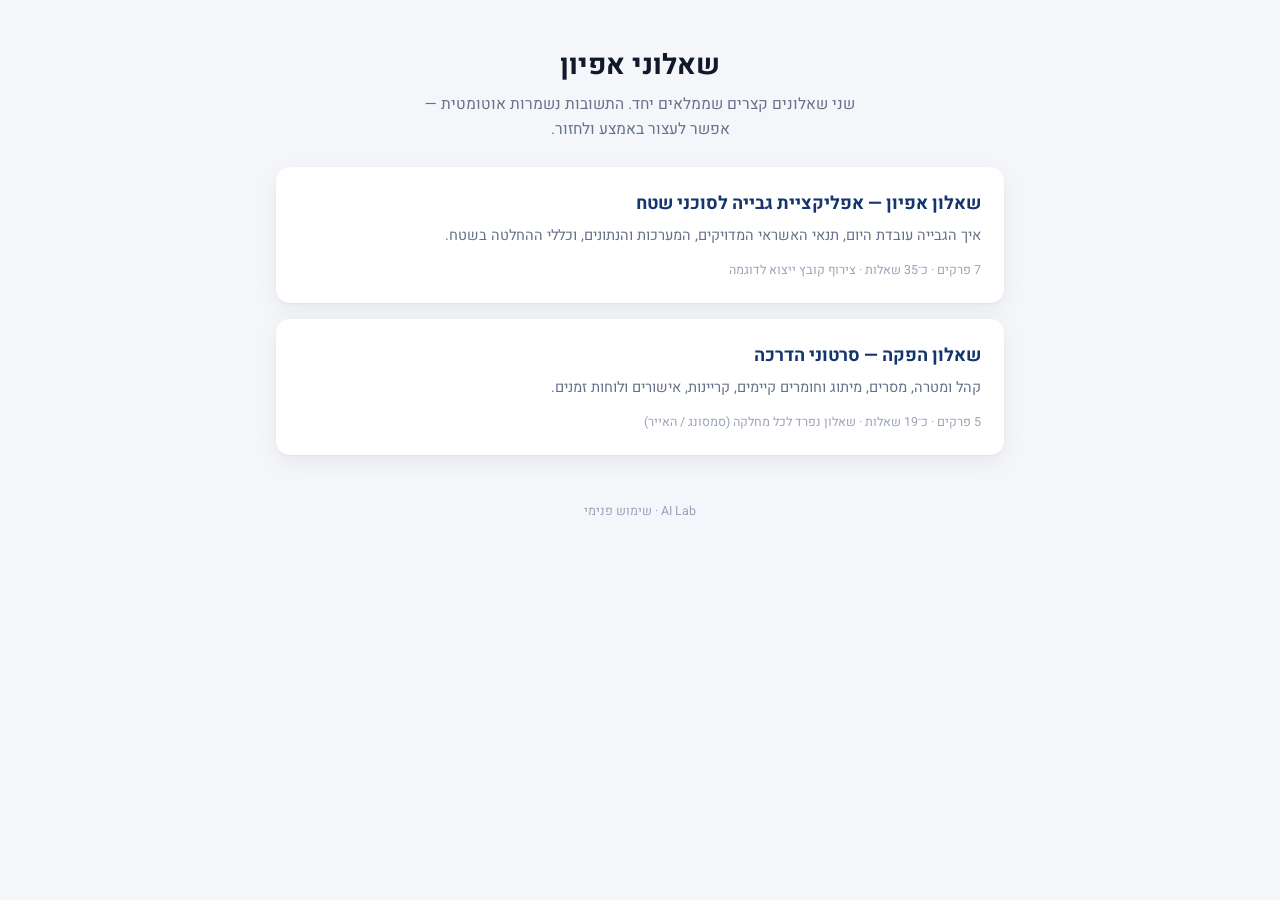
==== index.html @ fad2036a "שאלוני לקוח — שני שאלונים בעברית עם צירוף קבצים - index.html: דף נחיתה עם קישור לכל שאלון - app-spec" ====
<!DOCTYPE html>
<html lang="he" dir="rtl">
<head>
<meta charset="utf-8">
<meta name="viewport" content="width=device-width, initial-scale=1">
<meta name="robots" content="noindex, nofollow">
<title>שאלוני לקוח — AI Lab</title>
<link rel="preconnect" href="https://fonts.googleapis.com">
<link rel="preconnect" href="https://fonts.gstatic.com" crossorigin>
<link href="https://fonts.googleapis.com/css2?family=Heebo:wght@400;500;600;800&display=swap" rel="stylesheet">
<link rel="stylesheet" href="shared.css">
</head>
<body>

<div class="wrap">
  <div class="hero">
    <h1>שאלוני אפיון</h1>
    <p>שני שאלונים קצרים שממלאים יחד. התשובות נשמרות אוטומטית — אפשר לעצור באמצע ולחזור.</p>
  </div>

  <a class="card-link" href="app-spec.html">
    <h3>שאלון אפיון — אפליקציית גבייה לסוכני שטח</h3>
    <p>איך הגבייה עובדת היום, תנאי האשראי המדויקים, המערכות והנתונים, וכללי ההחלטה בשטח.</p>
    <p class="meta">7 פרקים · כ־35 שאלות · צירוף קובץ ייצוא לדוגמה</p>
  </a>

  <a class="card-link" href="videos.html">
    <h3>שאלון הפקה — סרטוני הדרכה</h3>
    <p>קהל ומטרה, מסרים, מיתוג וחומרים קיימים, קריינות, אישורים ולוחות זמנים.</p>
    <p class="meta">5 פרקים · כ־19 שאלות · שאלון נפרד לכל מחלקה (סמסונג / האייר)</p>
  </a>

  <p class="footer">AI Lab · שימוש פנימי</p>
</div>

</body>
</html>
---- shared.css ----
/* ---------------------------------------------------------------------------
   Client onboarding questionnaires — shared styles.
   Hebrew / RTL, mobile-first. These forms are filled side by side with a
   client's contact person on a phone or a laptop, so touch targets are large
   and nothing depends on hover.
   --------------------------------------------------------------------------- */

:root {
  --brand: #14356e;
  --brand-700: #1b4691;
  --brand-50: #eef3fb;
  --brand-100: #dbe6f7;
  --ink-900: #10182a;
  --ink-700: #35405a;
  --ink-500: #667089;
  --ink-300: #9aa3b8;
  --ink-100: #e3e7ef;
  --ink-50: #f4f6fa;
  --ok: #0e7c5a;
  --ok-bg: #e8f6f0;
  --danger: #c0392f;
  --danger-bg: #fdecea;
  --warn: #9a6b00;
  --warn-bg: #fdf5e2;
  --radius: 14px;
  --shadow: 0 1px 2px rgba(16, 24, 42, 0.05), 0 8px 24px rgba(16, 24, 42, 0.06);
  --shadow-lift: 0 6px 20px rgba(20, 53, 110, 0.18);
}

* { box-sizing: border-box; }

html { -webkit-text-size-adjust: 100%; scroll-behavior: smooth; }

body {
  margin: 0;
  font-family: "Heebo", "Rubik", -apple-system, "Segoe UI", Arial, sans-serif;
  background: var(--ink-50);
  color: var(--ink-900);
  line-height: 1.6;
  -webkit-font-smoothing: antialiased;
}

.num { font-variant-numeric: tabular-nums; }

/* Numbers and Latin runs inside Hebrew text keep their own direction. */
.ltr { direction: ltr; unicode-bidi: isolate; display: inline-block; }

/* --------------------------------------------------------------- app shell */

.wrap { max-width: 760px; margin: 0 auto; padding: 0 16px 120px; }

.topbar {
  position: sticky;
  top: 0;
  z-index: 40;
  background: rgba(255, 255, 255, 0.94);
  backdrop-filter: blur(10px);
  border-bottom: 1px solid var(--ink-100);
}

.topbar-inner {
  max-width: 760px;
  margin: 0 auto;
  padding: 12px 16px;
  display: flex;
  align-items: center;
  gap: 12px;
}

.brand-mark {
  width: 38px; height: 38px; flex: 0 0 38px;
  border-radius: 10px;
  background: var(--brand);
  color: #fff;
  display: grid; place-items: center;
  font-weight: 800; font-size: 15px;
}

.topbar h1 { font-size: 16px; margin: 0; font-weight: 800; line-height: 1.25; }
.topbar p { margin: 2px 0 0; font-size: 12.5px; color: var(--ink-500); }

/* Progress bar sits directly under the sticky bar. */
.progress-track { height: 4px; background: var(--ink-100); }
.progress-fill {
  height: 100%; width: 0%;
  background: var(--brand);
  transition: width 0.3s ease;
}

/* ------------------------------------------------------------------- intro */

.intro {
  background: #fff;
  border-radius: var(--radius);
  box-shadow: var(--shadow);
  padding: 22px;
  margin-top: 20px;
}

.intro h2 { margin: 0 0 8px; font-size: 21px; line-height: 1.3; }
.intro p { margin: 0 0 10px; color: var(--ink-700); font-size: 15px; }
.intro p:last-child { margin-bottom: 0; }

.notice {
  border-radius: 12px;
  padding: 12px 14px;
  font-size: 14px;
  line-height: 1.55;
  margin-top: 14px;
}
.notice-info { background: var(--brand-50); color: var(--brand); }
.notice-warn { background: var(--warn-bg); color: var(--warn); }

/* ---------------------------------------------------------------- sections */

.section {
  background: #fff;
  border-radius: var(--radius);
  box-shadow: var(--shadow);
  margin-top: 18px;
  overflow: hidden;
}

.section-head {
  padding: 16px 20px;
  border-bottom: 1px solid var(--ink-100);
  background: linear-gradient(180deg, #fff, var(--ink-50));
  display: flex;
  align-items: center;
  gap: 12px;
}

.section-num {
  width: 30px; height: 30px; flex: 0 0 30px;
  border-radius: 50%;
  background: var(--brand-50);
  color: var(--brand);
  display: grid; place-items: center;
  font-weight: 800; font-size: 14px;
}

.section-head h3 { margin: 0; font-size: 17px; font-weight: 800; }
.section-head .sub { margin: 1px 0 0; font-size: 12.5px; color: var(--ink-500); font-weight: 400; }

.section-body { padding: 6px 20px 20px; }

/* --------------------------------------------------------------- questions */

.q { padding: 16px 0; border-bottom: 1px solid var(--ink-100); }
.q:last-child { border-bottom: 0; padding-bottom: 4px; }

.q-label {
  display: block;
  font-weight: 600;
  font-size: 15.5px;
  margin-bottom: 4px;
  color: var(--ink-900);
}

.req { color: var(--danger); margin-inline-start: 3px; font-weight: 700; }

.q-help {
  font-size: 13px;
  color: var(--ink-500);
  margin: 0 0 10px;
  line-height: 1.5;
}

input[type="text"],
input[type="date"],
input[type="number"],
textarea,
select {
  width: 100%;
  font: inherit;
  font-size: max(16px, 1rem); /* below 16px iOS zooms the viewport on focus */
  color: var(--ink-900);
  background: #fff;
  border: 1.5px solid var(--ink-100);
  border-radius: 12px;
  padding: 12px 14px;
  outline: none;
  transition: border-color 0.15s, box-shadow 0.15s;
}

input[type="text"]:focus,
input[type="date"]:focus,
input[type="number"]:focus,
textarea:focus,
select:focus {
  border-color: var(--brand-700);
  box-shadow: 0 0 0 4px var(--brand-100);
}

textarea { min-height: 108px; resize: vertical; line-height: 1.6; }

input.invalid, textarea.invalid, .options.invalid {
  border-color: var(--danger);
  box-shadow: 0 0 0 4px var(--danger-bg);
}

.err {
  display: none;
  color: var(--danger);
  font-size: 13px;
  margin-top: 6px;
  font-weight: 600;
}
.err.show { display: block; }

/* ------------------------------------------------------- radios / checkbox */

.options { display: grid; gap: 8px; border-radius: 12px; }
.options.cols-2 { grid-template-columns: 1fr; }
@media (min-width: 560px) { .options.cols-2 { grid-template-columns: 1fr 1fr; } }

.opt {
  display: flex;
  align-items: center;
  gap: 10px;
  padding: 12px 14px;
  border: 1.5px solid var(--ink-100);
  border-radius: 12px;
  cursor: pointer;
  background: #fff;
  transition: border-color 0.15s, background 0.15s;
  font-size: 15px;
  -webkit-tap-highlight-color: transparent;
}
.opt:hover { background: var(--ink-50); }
.opt input { accent-color: var(--brand); width: 19px; height: 19px; flex: 0 0 19px; margin: 0; }
.opt.checked { border-color: var(--brand-700); background: var(--brand-50); font-weight: 600; }

/* --------------------------------------------------------------- file input */

.file-drop {
  border: 2px dashed var(--brand-100);
  border-radius: 12px;
  background: var(--brand-50);
  padding: 18px;
  text-align: center;
  cursor: pointer;
  transition: background 0.15s, border-color 0.15s;
}
.file-drop:hover { background: var(--brand-100); }
.file-drop strong { color: var(--brand); display: block; font-size: 15px; }
.file-drop span { font-size: 12.5px; color: var(--ink-500); }
.file-drop input { display: none; }

.chips { display: flex; flex-wrap: wrap; gap: 8px; margin-top: 10px; }

.chip {
  display: inline-flex;
  align-items: center;
  gap: 8px;
  background: #fff;
  border: 1.5px solid var(--ink-100);
  border-radius: 999px;
  padding: 7px 8px 7px 12px;
  font-size: 13px;
  max-width: 100%;
}
.chip .name { overflow: hidden; text-overflow: ellipsis; white-space: nowrap; max-width: 190px; }
.chip .size { color: var(--ink-500); font-variant-numeric: tabular-nums; flex: none; }
.chip button {
  border: 0; background: var(--ink-50); color: var(--ink-500);
  width: 22px; height: 22px; border-radius: 50%;
  cursor: pointer; font-size: 15px; line-height: 1;
  display: grid; place-items: center; flex: none;
}
.chip button:hover { background: var(--danger-bg); color: var(--danger); }

.drive-note {
  margin-top: 10px;
  font-size: 13px;
  background: var(--warn-bg);
  color: var(--warn);
  border-radius: 10px;
  padding: 10px 12px;
  line-height: 1.5;
}
.drive-note a { color: inherit; font-weight: 700; }

/* ----------------------------------------------------------------- buttons */

.btn {
  display: inline-flex;
  align-items: center;
  justify-content: center;
  gap: 8px;
  font: inherit;
  font-weight: 700;
  font-size: 16px;
  border: 0;
  border-radius: 12px;
  padding: 0 22px;
  min-height: 54px;
  cursor: pointer;
  text-decoration: none;
  transition: background 0.15s, transform 0.08s;
  -webkit-tap-highlight-color: transparent;
}
.btn:active { transform: scale(0.99); }
.btn-primary { background: var(--brand); color: #fff; box-shadow: var(--shadow-lift); }
.btn-primary:hover { background: var(--brand-700); }
.btn-primary:disabled { opacity: 0.55; cursor: default; box-shadow: none; }
.btn-secondary { background: #fff; color: var(--ink-700); border: 1.5px solid var(--ink-100); }
.btn-secondary:hover { background: var(--ink-50); }
.btn-block { width: 100%; }

.submit-bar {
  position: sticky;
  bottom: 0;
  background: rgba(255, 255, 255, 0.96);
  backdrop-filter: blur(10px);
  border-top: 1px solid var(--ink-100);
  padding: 12px 16px calc(12px + env(safe-area-inset-bottom));
  margin: 22px -16px 0;
}
.submit-bar .hint {
  text-align: center;
  font-size: 12.5px;
  color: var(--ink-500);
  margin: 8px 0 0;
}

/* ------------------------------------------------------------------ states */

.screen { display: none; }
.screen.active { display: block; }

.result-card {
  background: #fff;
  border-radius: var(--radius);
  box-shadow: var(--shadow);
  padding: 40px 24px;
  text-align: center;
  margin-top: 40px;
}
.result-icon {
  width: 66px; height: 66px; margin: 0 auto 18px;
  border-radius: 50%;
  display: grid; place-items: center;
  font-size: 30px;
}
.result-icon.ok { background: var(--ok-bg); color: var(--ok); }
.result-icon.bad { background: var(--danger-bg); color: var(--danger); }
.result-card h2 { margin: 0 0 8px; font-size: 22px; }
.result-card p { color: var(--ink-700); margin: 0 auto 6px; max-width: 440px; }

.spinner {
  width: 19px; height: 19px;
  border: 2.5px solid rgba(255, 255, 255, 0.35);
  border-top-color: #fff;
  border-radius: 50%;
  animation: spin 0.7s linear infinite;
}
@keyframes spin { to { transform: rotate(360deg); } }

/* Draft-restored toast */
.toast {
  position: fixed;
  bottom: 92px;
  inset-inline: 0;
  margin: 0 auto;
  width: max-content;
  max-width: calc(100% - 32px);
  background: var(--ink-900);
  color: #fff;
  padding: 12px 18px;
  border-radius: 12px;
  font-size: 14px;
  font-weight: 600;
  box-shadow: var(--shadow-lift);
  z-index: 60;
  animation: rise 0.3s ease both;
}
.toast.warn { background: var(--warn); }
@keyframes rise { from { opacity: 0; transform: translateY(10px); } }

/* ----------------------------------------------------------------- landing */

.hero { text-align: center; padding: 48px 0 8px; }
.hero h1 { font-size: 28px; margin: 0 0 10px; line-height: 1.25; }
.hero p { color: var(--ink-500); margin: 0 auto; max-width: 460px; font-size: 15.5px; }

.card-link {
  display: block;
  background: #fff;
  border-radius: var(--radius);
  box-shadow: var(--shadow);
  padding: 22px;
  margin-top: 16px;
  text-decoration: none;
  color: inherit;
  border: 1.5px solid transparent;
  transition: border-color 0.15s, box-shadow 0.15s, transform 0.08s;
}
.card-link:hover { border-color: var(--brand-100); box-shadow: var(--shadow-lift); }
.card-link:active { transform: scale(0.995); }
.card-link h3 { margin: 0 0 6px; font-size: 18px; color: var(--brand); }
.card-link p { margin: 0; color: var(--ink-500); font-size: 14.5px; }
.card-link .meta { margin-top: 12px; font-size: 12.5px; color: var(--ink-300); }

.footer { text-align: center; color: var(--ink-300); font-size: 12.5px; padding: 34px 0 12px; }

@media (prefers-reduced-motion: reduce) {
  * { animation-duration: 0.01ms !important; transition-duration: 0.01ms !important; }
}
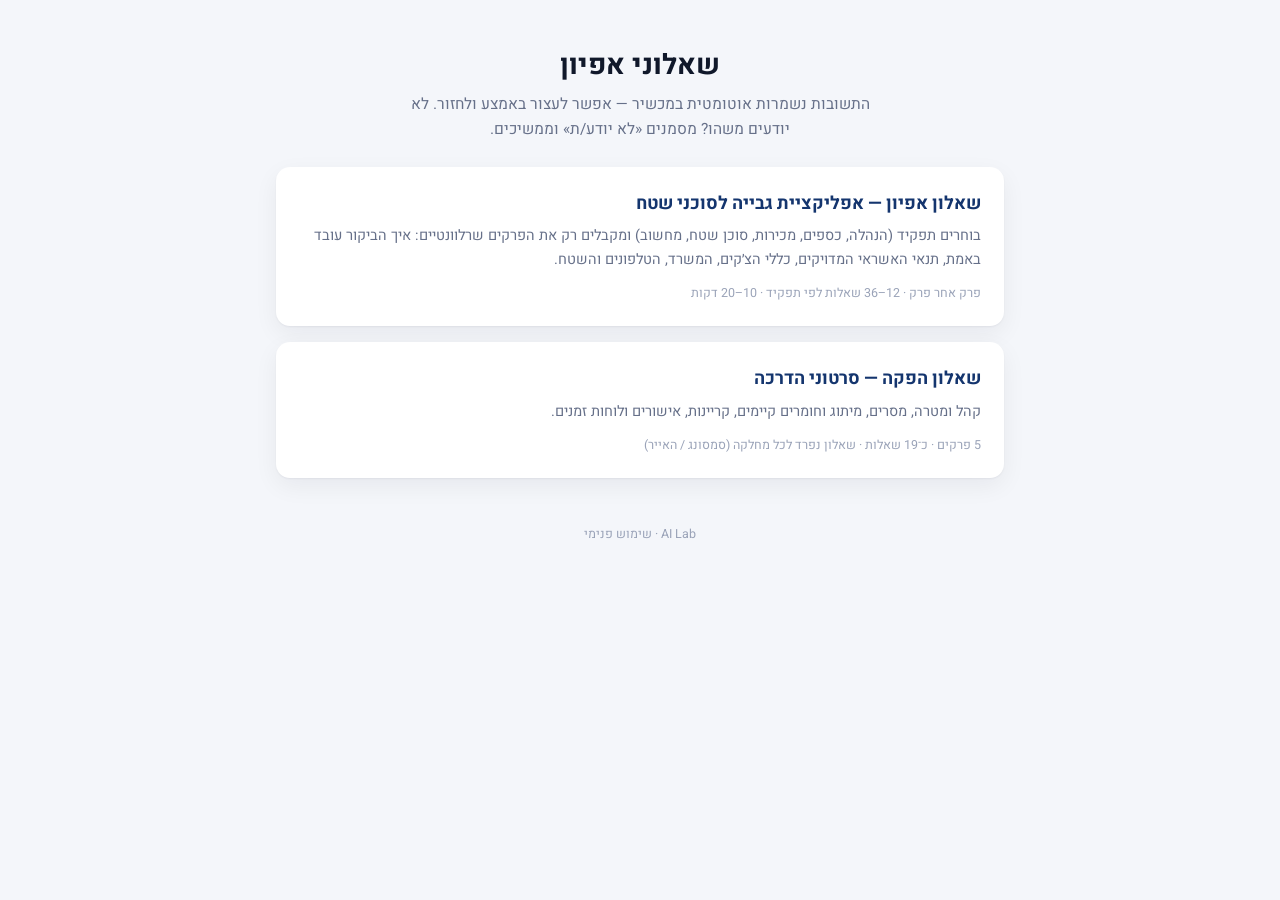
==== commit 066a0d8e: "שאלון אפיון v2: פרקים לפי תפקיד, פרק-פרק, «לא יודע/ת», גיבוי לשליחה בלי שרת - app-spec.form.js: 9 פר" ====
--- a/index.html
+++ b/index.html
@@ -15,13 +15,13 @@
 <div class="wrap">
   <div class="hero">
     <h1>שאלוני אפיון</h1>
-    <p>שני שאלונים קצרים שממלאים יחד. התשובות נשמרות אוטומטית — אפשר לעצור באמצע ולחזור.</p>
+    <p>התשובות נשמרות אוטומטית במכשיר — אפשר לעצור באמצע ולחזור. לא יודעים משהו? מסמנים «לא יודע/ת» וממשיכים.</p>
   </div>
 
   <a class="card-link" href="app-spec.html">
     <h3>שאלון אפיון — אפליקציית גבייה לסוכני שטח</h3>
-    <p>איך הגבייה עובדת היום, תנאי האשראי המדויקים, המערכות והנתונים, וכללי ההחלטה בשטח.</p>
-    <p class="meta">7 פרקים · כ־35 שאלות · צירוף קובץ ייצוא לדוגמה</p>
+    <p>בוחרים תפקיד (הנהלה, כספים, מכירות, סוכן שטח, מחשוב) ומקבלים רק את הפרקים שרלוונטיים: איך הביקור עובד באמת, תנאי האשראי המדויקים, כללי הצ׳קים, המשרד, הטלפונים והשטח.</p>
+    <p class="meta">פרק אחר פרק · 12–36 שאלות לפי תפקיד · 10–20 דקות</p>
   </a>
 
   <a class="card-link" href="videos.html">
--- a/shared.css
+++ b/shared.css
@@ -407,3 +407,114 @@
 @media (prefers-reduced-motion: reduce) {
   * { animation-duration: 0.01ms !important; transition-duration: 0.01ms !important; }
 }
+
+/* ====================================================================
+   Wizard mode (one chapter per screen), "לא יודע/ת" toggle, fallback
+   ==================================================================== */
+
+.step-head {
+  display: flex;
+  align-items: center;
+  justify-content: space-between;
+  gap: 12px;
+  margin-top: 18px;
+  padding: 0 4px;
+}
+.step-label { font-size: 13px; font-weight: 700; color: var(--brand); }
+.step-dots { display: flex; gap: 5px; flex-wrap: wrap; justify-content: flex-end; }
+.step-dots .dot {
+  width: 8px; height: 8px; border-radius: 50%;
+  background: var(--ink-100);
+  transition: background 0.2s, transform 0.2s;
+}
+.step-dots .dot.done { background: var(--brand-100); }
+.step-dots .dot.on { background: var(--brand); transform: scale(1.25); }
+
+.section-intro {
+  margin: 14px 0 2px;
+  padding: 12px 14px;
+  background: var(--brand-50);
+  color: var(--brand);
+  border-radius: 12px;
+  font-size: 14px;
+  line-height: 1.55;
+}
+
+.q-example {
+  font-size: 13px;
+  color: var(--ink-500);
+  margin: -4px 0 10px;
+  font-style: normal;
+}
+.q-example::before { content: "↳ "; color: var(--ink-300); }
+
+/* The "I don't know" toggle: looks like a quiet link, becomes a chip when on. */
+.skip {
+  display: inline-flex;
+  align-items: center;
+  margin-top: 8px;
+  font: inherit;
+  font-size: 13px;
+  color: var(--ink-500);
+  background: none;
+  border: 1.5px solid transparent;
+  border-radius: 999px;
+  padding: 5px 10px;
+  cursor: pointer;
+  text-decoration: underline dotted;
+  text-underline-offset: 3px;
+  -webkit-tap-highlight-color: transparent;
+}
+.skip:hover { color: var(--brand); }
+.skip.on {
+  text-decoration: none;
+  background: var(--warn-bg);
+  color: var(--warn);
+  border-color: #efdca6;
+  font-weight: 700;
+}
+.q-unknown .q-label { color: var(--ink-500); }
+.options.muted .opt { opacity: 0.45; }
+input:disabled, textarea:disabled { background: var(--ink-50); color: var(--ink-300); }
+
+/* Chapter overview shown under the role picker on the first step. */
+.overview {
+  background: #fff;
+  border-radius: var(--radius);
+  box-shadow: var(--shadow);
+  margin-top: 18px;
+  padding: 18px 20px;
+}
+.overview h4 { margin: 0 0 4px; font-size: 15px; }
+.overview p { margin: 0 0 10px; font-size: 13.5px; color: var(--ink-500); }
+.overview ol { margin: 0; padding-inline-start: 22px; }
+.overview li { padding: 6px 0; border-bottom: 1px solid var(--ink-100); font-size: 14.5px; }
+.overview li:last-child { border-bottom: 0; }
+.overview li small { color: var(--ink-500); margin-inline-start: 6px; }
+.overview .empty { color: var(--warn); font-weight: 600; }
+
+/* Sticky bar: "הקודם" next to the primary button in wizard mode. */
+.bar-row { display: flex; gap: 10px; align-items: stretch; }
+.bar-row .btn-primary { flex: 1; }
+#prevBtn { min-width: 96px; padding: 0 16px; }
+#prevBtn[hidden] { display: none; }
+
+/* Fallback / copy screen */
+.summary {
+  width: 100%;
+  min-height: 260px;
+  font: inherit;
+  font-size: 13.5px;
+  line-height: 1.55;
+  color: var(--ink-700);
+  background: var(--ink-50);
+  border: 1.5px solid var(--ink-100);
+  border-radius: 12px;
+  padding: 12px 14px;
+  resize: vertical;
+  text-align: start;
+}
+.btn-row { display: flex; flex-wrap: wrap; gap: 10px; justify-content: center; margin-top: 18px; }
+.btn-row .btn { min-height: 48px; font-size: 15px; }
+.result-card.wide { text-align: start; }
+.result-card.wide h2, .result-card.wide > p.center { text-align: center; }
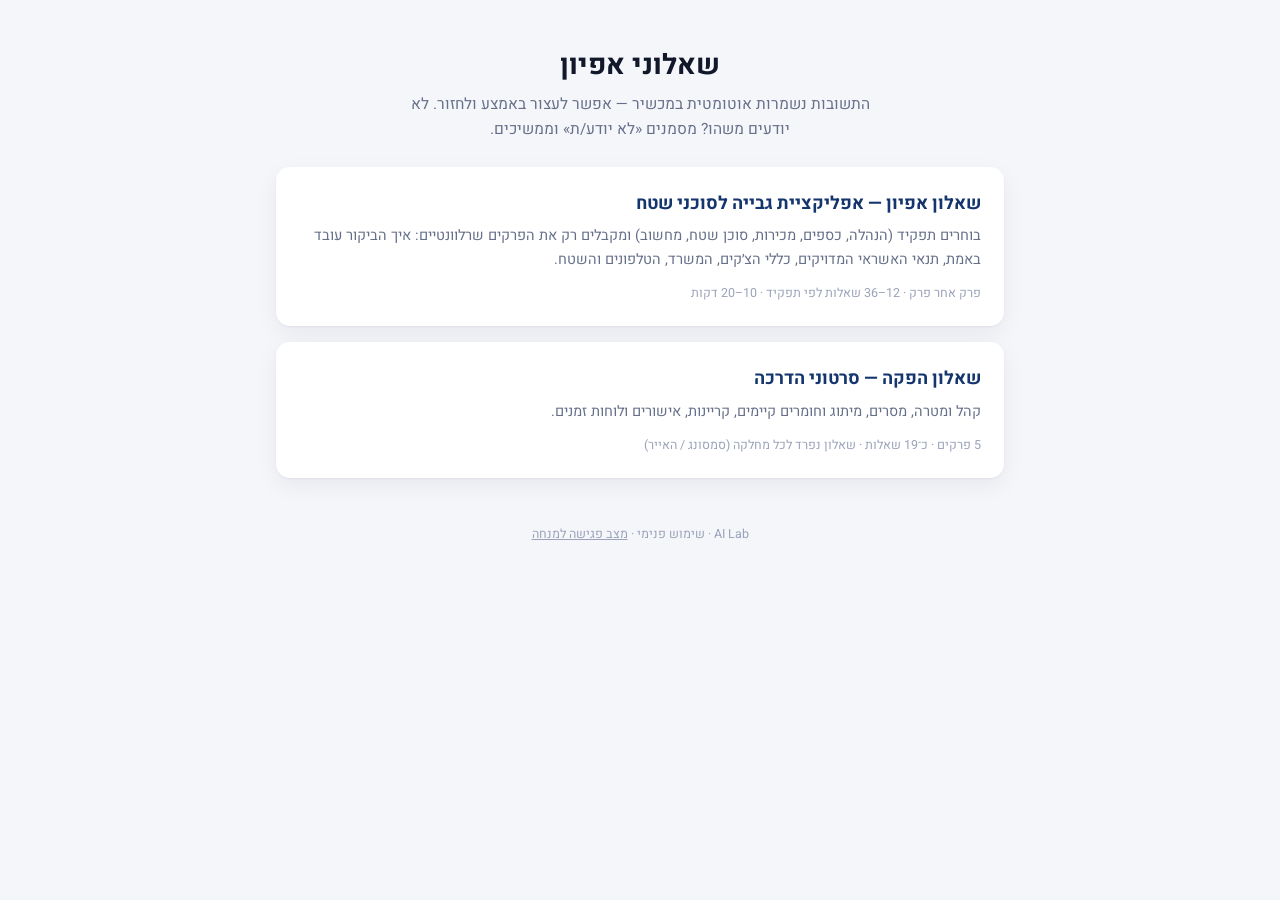
==== commit cdf45aac: "מצב פגישה: ?mode=meeting — פרקים בסדר הפגישה, בלי שלב תפקיד, שום שאלה לא חובה - app-spec.form.js: id" ====
--- a/index.html
+++ b/index.html
@@ -30,7 +30,7 @@
     <p class="meta">5 פרקים · כ־19 שאלות · שאלון נפרד לכל מחלקה (סמסונג / האייר)</p>
   </a>
 
-  <p class="footer">AI Lab · שימוש פנימי</p>
+  <p class="footer">AI Lab · שימוש פנימי · <a href="app-spec.html?mode=meeting" style="color:inherit">מצב פגישה למנחה</a></p>
 </div>
 
 </body>
--- a/shared.css
+++ b/shared.css
@@ -518,3 +518,56 @@
 .btn-row .btn { min-height: 48px; font-size: 15px; }
 .result-card.wide { text-align: start; }
 .result-card.wide h2, .result-card.wide > p.center { text-align: center; }
+
+/* ====================================================================
+   Meeting mode (facilitator fills in live over Zoom)
+   ==================================================================== */
+
+.meeting-only { display: none; }
+body.meeting .meeting-only { display: block; }
+body.meeting .individual-only { display: none; }
+body.meeting .req { display: none; }          /* nothing is required in a meeting */
+
+.who {
+  margin: 4px 0 0;
+  font-size: 12.5px;
+  font-weight: 600;
+  color: var(--ok);
+}
+
+.jump-wrap { margin-top: 10px; }
+select.jump {
+  width: 100%;
+  font: inherit;
+  font-size: 15px;
+  font-weight: 600;
+  color: var(--brand);
+  background: #fff;
+  border: 1.5px solid var(--brand-100);
+  border-radius: 12px;
+  padding: 10px 14px;
+  outline: none;
+  cursor: pointer;
+}
+select.jump:focus { border-color: var(--brand-700); box-shadow: 0 0 0 4px var(--brand-100); }
+
+.linkbtn {
+  font: inherit;
+  font-size: 13px;
+  font-weight: 600;
+  color: var(--brand);
+  background: none;
+  border: 0;
+  padding: 4px 6px;
+  cursor: pointer;
+  text-decoration: underline;
+  text-underline-offset: 3px;
+}
+
+.agenda { margin: 8px 0 0; padding: 0; list-style: none; }
+.agenda li {
+  display: flex; justify-content: space-between; gap: 10px;
+  padding: 7px 0; border-bottom: 1px solid var(--ink-100); font-size: 14px;
+}
+.agenda li:last-child { border-bottom: 0; }
+.agenda li span:last-child { color: var(--ink-500); white-space: nowrap; }
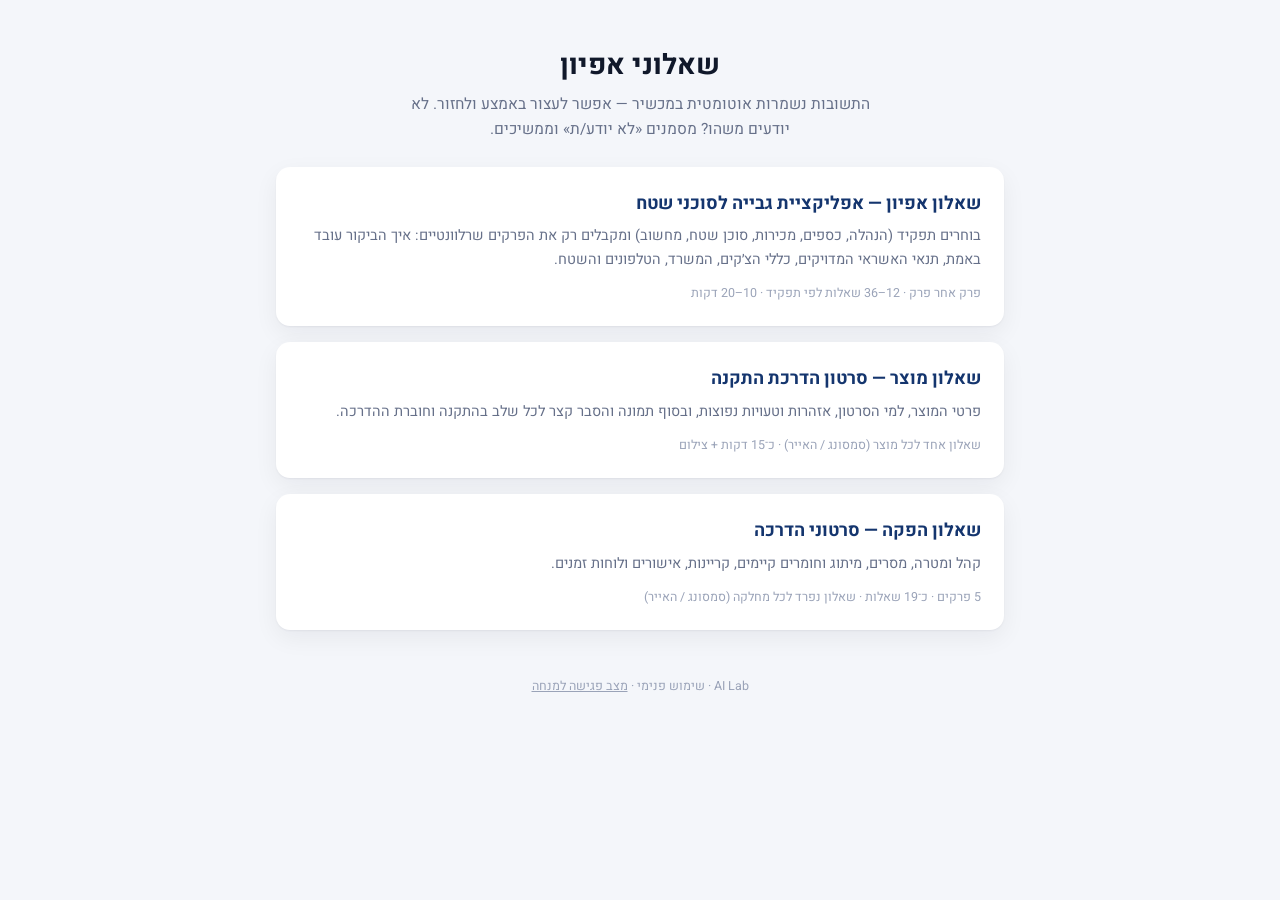
==== commit 1df327e1: "שאלון מוצר לסרטון הדרכת התקנה (סמסונג / האייר) + שלבים בתמונות - install-video: פרטי מוצר, קהל ופרסו" ====
--- a/index.html
+++ b/index.html
@@ -24,6 +24,12 @@
     <p class="meta">פרק אחר פרק · 12–36 שאלות לפי תפקיד · 10–20 דקות</p>
   </a>
 
+  <a class="card-link" href="install-video.html">
+    <h3>שאלון מוצר — סרטון הדרכת התקנה</h3>
+    <p>פרטי המוצר, למי הסרטון, אזהרות וטעויות נפוצות, ובסוף תמונה והסבר קצר לכל שלב בהתקנה וחוברת ההדרכה.</p>
+    <p class="meta">שאלון אחד לכל מוצר (סמסונג / האייר) · כ־15 דקות + צילום</p>
+  </a>
+
   <a class="card-link" href="videos.html">
     <h3>שאלון הפקה — סרטוני הדרכה</h3>
     <p>קהל ומטרה, מסרים, מיתוג וחומרים קיימים, קריינות, אישורים ולוחות זמנים.</p>
--- a/shared.css
+++ b/shared.css
@@ -571,3 +571,14 @@
 }
 .agenda li:last-child { border-bottom: 0; }
 .agenda li span:last-child { color: var(--ink-500); white-space: nowrap; }
+
+/* CFO mode: one named respondent, no role step */
+.cfo-only { display: none; }
+body.cfo .cfo-only { display: block; }
+body.cfo .individual-only { display: none; }
+
+/* Photo step: photo(s) + one-line caption in one block */
+.photostep { display: grid; gap: 10px; }
+.photostep .caption { min-height: 64px; }
+.file-drop.busy { opacity: 0.6; pointer-events: none; }
+.file-drop.busy strong::after { content: " · מכווץ תמונות…"; font-weight: 400; }
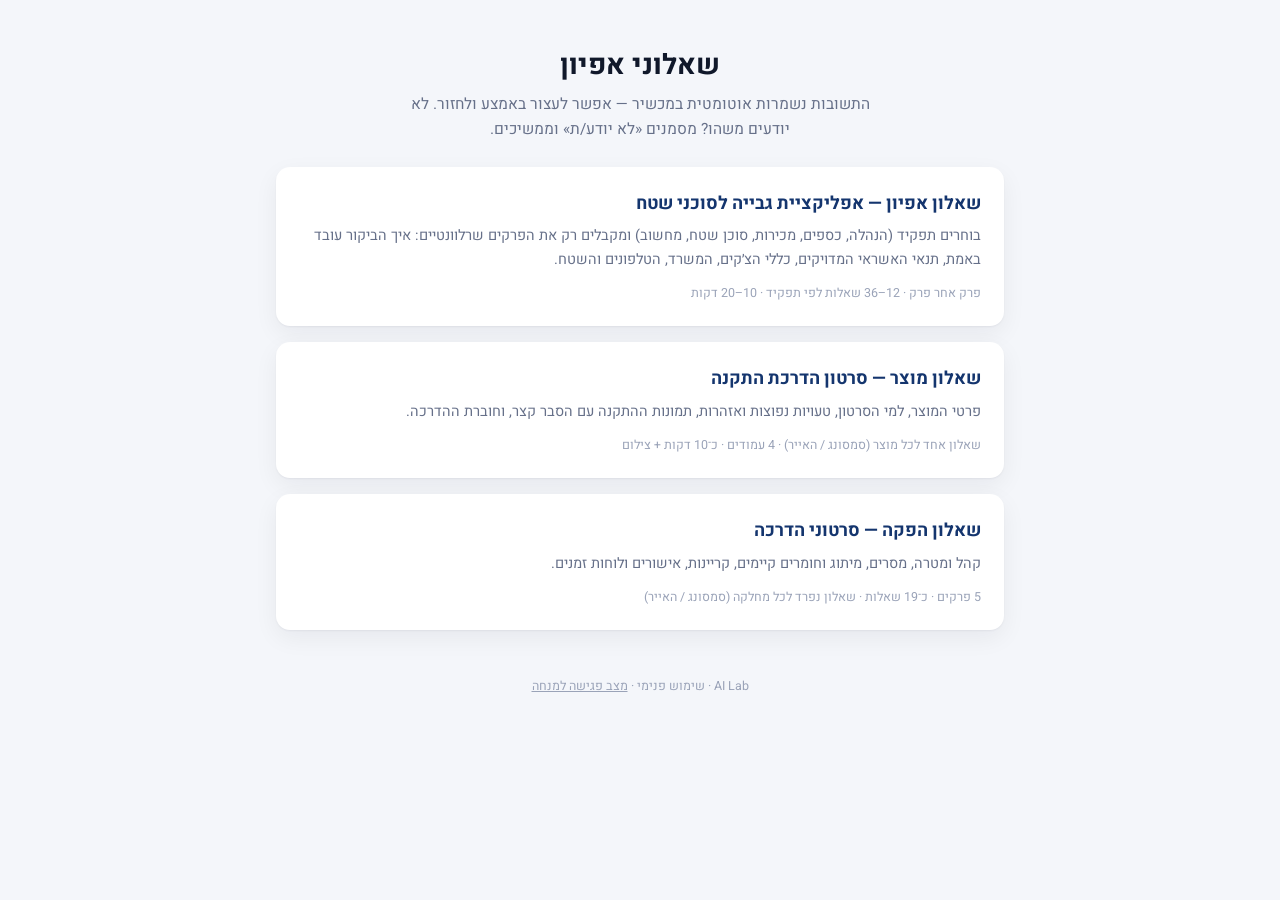
==== commit 557bde2e: "שאלון סרטון: 4 עמודים, 16 שאלות, העלאה אחת של כל התמונות + הסבר אחד; מצב תצוגה ?preview=1 - install-" ====
--- a/index.html
+++ b/index.html
@@ -26,8 +26,8 @@
 
   <a class="card-link" href="install-video.html">
     <h3>שאלון מוצר — סרטון הדרכת התקנה</h3>
-    <p>פרטי המוצר, למי הסרטון, אזהרות וטעויות נפוצות, ובסוף תמונה והסבר קצר לכל שלב בהתקנה וחוברת ההדרכה.</p>
-    <p class="meta">שאלון אחד לכל מוצר (סמסונג / האייר) · כ־15 דקות + צילום</p>
+    <p>פרטי המוצר, למי הסרטון, טעויות נפוצות ואזהרות, תמונות ההתקנה עם הסבר קצר, וחוברת ההדרכה.</p>
+    <p class="meta">שאלון אחד לכל מוצר (סמסונג / האייר) · 4 עמודים · כ־10 דקות + צילום</p>
   </a>
 
   <a class="card-link" href="videos.html">
--- a/shared.css
+++ b/shared.css
@@ -234,6 +234,7 @@
 /* --------------------------------------------------------------- file input */
 
 .file-drop {
+  display: block;
   border: 2px dashed var(--brand-100);
   border-radius: 12px;
   background: var(--brand-50);
@@ -582,3 +583,12 @@
 .photostep .caption { min-height: 64px; }
 .file-drop.busy { opacity: 0.6; pointer-events: none; }
 .file-drop.busy strong::after { content: " · מכווץ תמונות…"; font-weight: 400; }
+
+/* ?preview=1 */
+.preview-bar {
+  position: sticky; top: 0; z-index: 50;
+  background: var(--warn); color: #fff;
+  text-align: center; font-size: 13px; font-weight: 700;
+  padding: 7px 12px;
+}
+body.preview .topbar { top: 31px; }
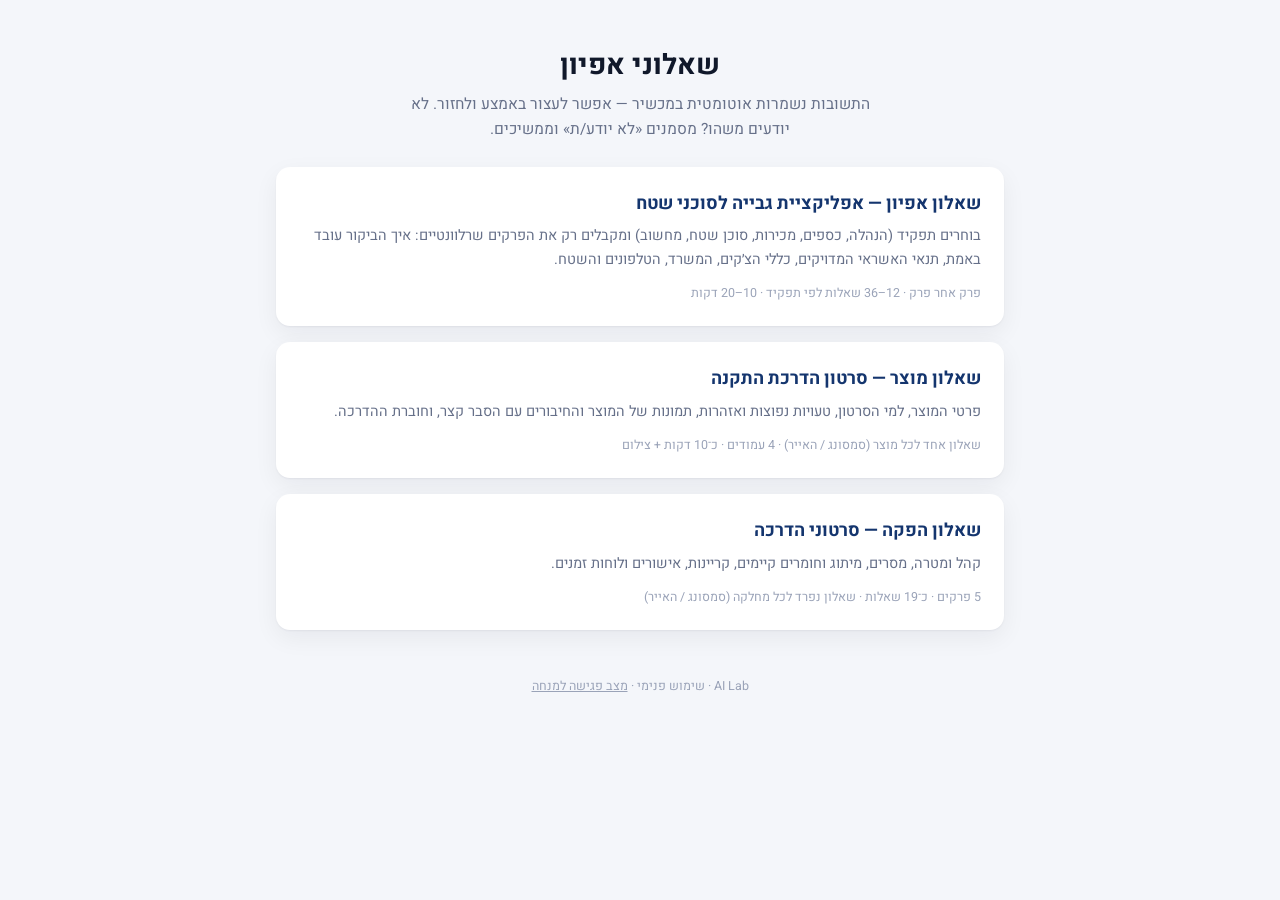
==== commit d3b1543c: "שאלון סרטון: עמוד התמונות — כבלים, חיבורים וחלקים של המוצר (לא התקנה אצל לקוח) Co-Authored-By: Claud" ====
--- a/index.html
+++ b/index.html
@@ -26,7 +26,7 @@
 
   <a class="card-link" href="install-video.html">
     <h3>שאלון מוצר — סרטון הדרכת התקנה</h3>
-    <p>פרטי המוצר, למי הסרטון, טעויות נפוצות ואזהרות, תמונות ההתקנה עם הסבר קצר, וחוברת ההדרכה.</p>
+    <p>פרטי המוצר, למי הסרטון, טעויות נפוצות ואזהרות, תמונות של המוצר והחיבורים עם הסבר קצר, וחוברת ההדרכה.</p>
     <p class="meta">שאלון אחד לכל מוצר (סמסונג / האייר) · 4 עמודים · כ־10 דקות + צילום</p>
   </a>
 
